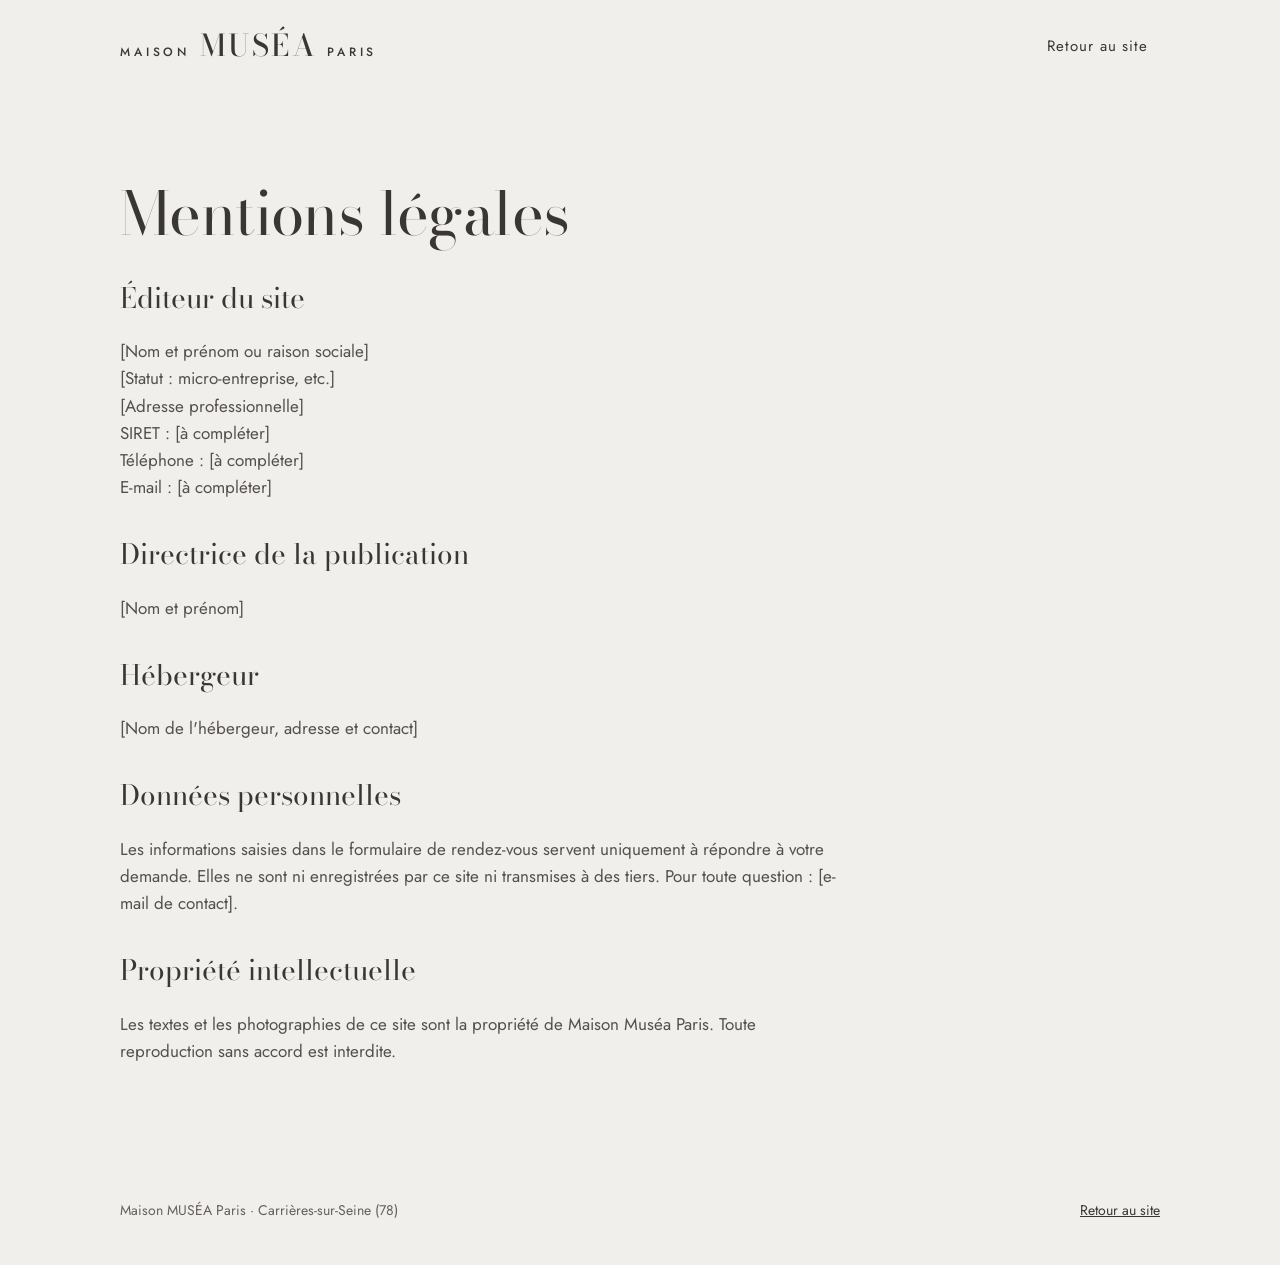
==== mentions-legales.html @ e908d1d1 "Ajoute le site Maison MUSÉA Paris Page d'accueil, mentions légales, styles, scripts et image.  Co-Au" ====
<!doctype html>
<html lang="fr">
<head>
<meta charset="utf-8">
<meta name="viewport" content="width=device-width, initial-scale=1">
<title>Mentions légales · Maison MUSÉA Paris</title>
<meta name="robots" content="noindex">
<link rel="stylesheet" href="https://fonts.googleapis.com/css2?family=Bodoni+Moda:ital,opsz,wght@0,6..96,400;0,6..96,500;1,6..96,400&family=Jost:wght@400;500&display=swap">
<link rel="stylesheet" href="css/style.css">
</head>
<body>
<header class="site-header wrap">
  <a class="wordmark" href="index.html" aria-label="Maison Muséa Paris, accueil">
    <span class="wordmark-small">Maison</span>
    <span class="wordmark-big">MUSÉA</span>
    <span class="wordmark-small">Paris</span>
  </a>
  <nav class="nav" aria-label="Navigation"><a href="index.html">Retour au site</a></nav>
</header>
<main class="wrap section">
  <div class="legal stack-m">
    <h1>Mentions légales</h1>
    <h2>Éditeur du site</h2>
    <p>[Nom et prénom ou raison sociale]<br>[Statut : micro-entreprise, etc.]<br>[Adresse professionnelle]<br>SIRET : [à compléter]<br>Téléphone : [à compléter]<br>E-mail : [à compléter]</p>
    <h2>Directrice de la publication</h2>
    <p>[Nom et prénom]</p>
    <h2>Hébergeur</h2>
    <p>[Nom de l'hébergeur, adresse et contact]</p>
    <h2>Données personnelles</h2>
    <p>Les informations saisies dans le formulaire de rendez-vous servent uniquement à répondre à votre demande. Elles ne sont ni enregistrées par ce site ni transmises à des tiers. Pour toute question : [e-mail de contact].</p>
    <h2>Propriété intellectuelle</h2>
    <p>Les textes et les photographies de ce site sont la propriété de Maison Muséa Paris. Toute reproduction sans accord est interdite.</p>
  </div>
</main>
<footer class="wrap site-footer">
  <p>Maison MUSÉA Paris · Carrières-sur-Seine (78)</p>
  <p><a href="index.html">Retour au site</a></p>
</footer>
</body>
</html>
---- css/style.css ----
/* Maison MUSÉA Paris — feuille de style
   Pour changer les couleurs du site, modifier uniquement le bloc :root ci-dessous. */

:root {
  --ground: #F1EFEB;   /* fond principal, gris clair chaud */
  --panel: #F8F6F3;    /* fond des bandes claires */
  --ink: #3A3634;      /* texte, anthracite */
  --body: #55504C;     /* texte secondaire */
  --muted: #66605B;    /* légendes */
  --line: #DAD5CE;     /* filets */
  --line-strong: #C9C2B9;
  --blank: #E6E1DA;    /* emplacements photo */
  --rose: #E8CFC8;     /* nude rosé */
  --accent: #7E524C;   /* boutons et prix */
  --gold: #B8893B;     /* contour de focus */
  --dark-soft: #D9D3CC;
  --dark-line: #5A5552;
  --dark-field: #47423F;
  --dark-border: #8A837D;

  --display: 'Bodoni Moda', 'Didot', 'Bodoni MT', Georgia, serif;
  --text: 'Jost', 'Century Gothic', 'Trebuchet MS', sans-serif;
}

* { box-sizing: border-box; }
html { scroll-behavior: smooth; }
body {
  margin: 0;
  background: var(--ground);
  color: var(--ink);
  font-family: var(--text);
  font-size: 17px;
  line-height: 1.6;
}
img { max-width: 100%; height: auto; display: block; }
a { color: var(--ink); }
a:hover { color: var(--accent); }
:focus-visible { outline: 2px solid var(--gold); outline-offset: 3px; }
[hidden] { display: none !important; }

h1, h2, h3, p, ul, dl, dd, figure, blockquote { margin: 0; }
ul { padding: 0; list-style: none; }
h1, h2 { font-family: var(--display); font-weight: 400; text-wrap: balance; }
h1 em, h2 em { font-style: italic; }
h1 { font-size: clamp(46px, 7.4vw, 104px); line-height: 0.98; letter-spacing: -0.01em; }
h2 { font-size: clamp(34px, 4.6vw, 58px); line-height: 1.05; }
.h2-small { font-size: clamp(30px, 3.8vw, 46px); line-height: 1.1; }
.h2-big { font-size: clamp(38px, 5.4vw, 72px); line-height: 1.02; }
h3 { font-family: var(--display); font-weight: 500; font-size: 24px; line-height: 1.2; }

.skip { position: absolute; left: -9999px; }
.skip:focus { left: 16px; top: 16px; background: var(--ink); color: var(--ground); padding: 10px 16px; z-index: 10; }

/* Mise en page */
.wrap { max-width: 1160px; margin-inline: auto; padding-inline: clamp(20px, 5vw, 60px); }
.section { padding-block: clamp(48px, 7vw, 92px); }
.section-bottom { padding-bottom: clamp(48px, 7vw, 92px); }
.section-big { padding-block: clamp(52px, 7vw, 100px); }
.band { background: var(--panel); border-block: 1px solid var(--line); }
.stack-s, .stack-m, .stack-l, .stack-xl { display: flex; flex-direction: column; }
.stack-s { gap: 18px; } .stack-m { gap: 26px; } .stack-l { gap: 32px; } .stack-xl { gap: 48px; }
.split { display: flex; flex-wrap: wrap; gap: 36px 72px; }
.split-side { flex: 1 1 280px; min-width: 0; }
.split-main { flex: 999 1 480px; min-width: 0; }
.section-head { display: flex; flex-wrap: wrap; align-items: flex-end; justify-content: space-between; gap: 16px 40px; }
.measure { max-width: 34em; }
.measure-s { max-width: 28em; }
.muted { color: var(--body); }
.eyebrow, .label {
  font-family: var(--text); font-size: 13px; font-weight: 500;
  letter-spacing: 0.28em; text-transform: uppercase; color: var(--accent); line-height: 1.6;
}

/* Boutons */
.btn {
  display: inline-flex; align-items: center; justify-content: center;
  min-height: 52px; padding: 0 30px; border-radius: 999px; border: 1px solid transparent;
  font: 500 17px var(--text); letter-spacing: 0.04em; text-decoration: none; cursor: pointer;
}
.btn-small { min-height: 46px; padding: 0 22px; font-size: 15px; }
.btn-accent { background: var(--accent); color: #fff; }
.btn-accent:hover { background: var(--ink); color: #fff; }
.btn-outline { border-color: var(--ink); color: var(--ink); }
.btn-outline:hover { background: var(--ink); color: var(--ground); }
.btn-light { background: var(--ground); color: var(--ink); align-self: flex-start; }
.btn-light:hover { background: var(--rose); }
.btn-ghost { border-color: var(--dark-border); color: var(--ground); background: transparent; }

/* En-tête */
.site-header { display: flex; flex-wrap: wrap; align-items: center; justify-content: space-between; gap: 12px 32px; padding-block: 22px; }
.wordmark { display: flex; align-items: baseline; gap: 10px; text-decoration: none; color: var(--ink); padding: 8px 0; }
.wordmark-small { font-size: 12px; letter-spacing: 0.32em; text-transform: uppercase; font-weight: 500; }
.wordmark-big { font-family: var(--display); font-size: 30px; letter-spacing: 0.08em; font-weight: 500; line-height: 1; }
.wordmark-footer .wordmark-big { font-size: 22px; }
.nav { display: flex; flex-wrap: wrap; align-items: center; gap: 4px 6px; font-size: 15px; letter-spacing: 0.06em; }
.nav a:not(.btn) { text-decoration: none; padding: 12px; }

/* Accueil */
.hero { display: flex; flex-wrap: wrap; align-items: center; gap: 48px 56px; padding-top: clamp(28px, 5vw, 64px); padding-bottom: clamp(48px, 7vw, 96px); }
.hero-text { flex: 1 1 460px; min-width: 0; display: flex; flex-direction: column; gap: 26px; }
.hero-visual { flex: 1 1 360px; min-width: 0; }
.lead { max-width: 30em; font-size: 19px; line-height: 1.55; color: var(--body); }
.actions { display: flex; flex-wrap: wrap; gap: 14px; padding-top: 6px; }

/* Emplacements à remplacer par des photos */
.placeholder {
  display: flex; align-items: center; justify-content: center; text-align: center; padding: 24px;
  background: var(--blank); border: 1px solid var(--line-strong); color: var(--body);
  font-size: 13px; letter-spacing: 0.16em; text-transform: uppercase;
}

/* La maison */
.about { display: flex; flex-wrap: wrap; align-items: stretch; gap: 36px 64px; }
.about-photo { flex: 0 1 300px; min-height: 340px; }
.studio-photo { flex: 1 1 320px; min-height: 300px; }
.about-text { flex: 1 1 420px; min-width: 0; display: flex; flex-direction: column; justify-content: center; gap: 20px; }
.quote { font-family: var(--display); font-style: italic; font-size: 24px; line-height: 1.35; }
.qualities { display: flex; flex-wrap: wrap; gap: 28px 36px; }
.quality { flex: 1 1 220px; min-width: 0; display: flex; flex-direction: column; gap: 8px; padding-top: 18px; border-top: 1px solid var(--ink); }
.two-cols { display: flex; flex-wrap: wrap; gap: 24px 36px; }
.two-cols > div { flex: 1 1 200px; min-width: 0; }

/* Filtres et pastilles */
.pills { display: flex; flex-wrap: wrap; gap: 10px; }
.pill {
  min-height: 46px; padding: 0 22px; border: 1px solid var(--ink); border-radius: 999px;
  background: transparent; color: var(--ink); font: 16px var(--text); letter-spacing: 0.04em; cursor: pointer;
}
.pill:hover { background: var(--rose); }
.pill[aria-pressed="true"] { background: var(--ink); color: var(--ground); }

/* Galerie */
.gallery { display: grid; grid-template-columns: repeat(auto-fill, minmax(220px, 1fr)); gap: 20px; }
.gallery figure { display: flex; flex-direction: column; gap: 10px; min-width: 0; }
.gallery .shot, .gallery img { aspect-ratio: 4 / 5; width: 100%; object-fit: cover; }
.gallery .shot { border-color: var(--line); color: var(--ink); }
.gallery figcaption { display: flex; flex-wrap: wrap; justify-content: space-between; gap: 2px 12px; font-size: 15px; }
.gallery figcaption span:first-child { font-family: var(--display); font-size: 19px; }
.gallery figcaption span:last-child { color: var(--muted); letter-spacing: 0.08em; }
.tone-1 { background: #EFDDD7; } .tone-2 { background: #F5EFEA; } .tone-3 { background: #E3C4C2; } .tone-4 { background: #E9DFC9; }
.tone-5 { background: #F0E2DA; } .tone-6 { background: #E7E3DC; } .tone-7 { background: #D9BFC0; } .tone-8 { background: #E4E0D2; }

/* Trouvez votre forme */
.shape-finder { display: flex; flex-wrap: wrap; align-items: center; gap: 40px 72px; }
.shape-text { flex: 1 1 420px; min-width: 0; }
.shape-result { display: flex; flex-direction: column; gap: 10px; padding-top: 20px; border-top: 1px solid var(--ink); }
.shape-result h3 { font-size: 30px; }
.shape-stage { flex: 0 1 340px; min-width: 0; height: 380px; background: var(--ground); border: 1px solid var(--line); display: flex; align-items: center; justify-content: center; }
.nail { width: 124px; height: 260px; background: var(--rose); transition: border-radius 0.25s ease; }

/* Tarifs */
.price-list li { display: flex; flex-wrap: wrap; align-items: baseline; gap: 4px 20px; padding: 20px 0; border-top: 1px solid var(--line); }
.price-list li:first-child { border-top-color: var(--ink); }
.price-list li:last-child { border-bottom: 1px solid var(--ink); }
.price-name { flex: 1 1 240px; min-width: 0; font-family: var(--display); font-size: 24px; line-height: 1.2; }
.price-time { color: var(--muted); font-size: 15px; letter-spacing: 0.06em; }
.price { min-width: 76px; text-align: right; font-weight: 500; color: var(--accent); font-variant-numeric: tabular-nums; }

/* Attentions */
.perks { display: flex; flex-wrap: wrap; gap: 20px; }
.perk { flex: 1 1 260px; min-width: 0; padding: 28px; display: flex; flex-direction: column; gap: 8px; }
.perk h3 { font-size: 26px; }
.perk-rose { background: var(--rose); }
.perk-light { background: var(--panel); border: 1px solid var(--line); }
.perk-dark { background: var(--ink); color: var(--ground); }
.perk-dark p { color: var(--dark-soft); }

/* Secteur */
.chips { display: flex; flex-wrap: wrap; gap: 10px; margin-top: 12px; }
.chips li { padding: 8px 20px; border: 1px solid var(--ink); border-radius: 999px; }
.chips .chip-main { background: var(--ink); color: var(--ground); }

/* Avis */
.reviews { display: flex; flex-wrap: wrap; gap: 24px; }
.review { flex: 1 1 300px; min-width: 0; padding: 32px; background: var(--panel); border: 1px solid var(--line); display: flex; flex-direction: column; gap: 16px; }
.review blockquote { font-family: var(--display); font-style: italic; font-size: 22px; line-height: 1.35; }
.review figcaption { font-size: 13px; letter-spacing: 0.2em; text-transform: uppercase; color: var(--muted); }

/* Questions */
.faq details { padding: 18px 0; border-top: 1px solid var(--line); }
.faq details:first-child { border-top-color: var(--ink); }
.faq details:last-child { border-bottom: 1px solid var(--ink); }
.faq summary { font-family: var(--display); font-size: 23px; line-height: 1.25; padding: 6px 0; cursor: pointer; }
.faq p { margin-top: 10px; max-width: 38em; color: var(--body); }

/* Réserver */
.dark { background: var(--ink); color: var(--ground); }
.soft { color: var(--dark-soft); }
.contact > div { display: flex; flex-wrap: wrap; gap: 4px 20px; padding: 16px 0; border-top: 1px solid var(--dark-line); }
.contact > div:last-child { border-bottom: 1px solid var(--dark-line); }
.contact dt { flex: 0 0 150px; font-size: 13px; letter-spacing: 0.22em; text-transform: uppercase; color: var(--dark-soft); padding-top: 4px; }
.contact dd { font-size: 20px; font-variant-numeric: tabular-nums; }
.form { display: flex; flex-direction: column; gap: 18px; }
.form-row { display: flex; flex-wrap: wrap; gap: 18px; }
.form-row .field { flex: 1 1 180px; }
.field { display: flex; flex-direction: column; gap: 6px; min-width: 0; }
.field label { font-size: 13px; letter-spacing: 0.2em; text-transform: uppercase; color: var(--dark-soft); }
.field input, .field select, .field textarea {
  width: 100%; min-height: 50px; padding: 0 14px; background: var(--dark-field); color: var(--ground);
  border: 1px solid var(--dark-border); border-radius: 4px; font: 17px var(--text);
}
.field textarea { padding: 12px 14px; line-height: 1.5; resize: vertical; }
.form-error { color: #F3C4BC; }
.form-result { display: flex; flex-direction: column; align-items: flex-start; gap: 12px; padding: 20px; border: 1px solid var(--dark-border); border-radius: 4px; }
.form-result pre { margin: 0; white-space: pre-wrap; font: 16px/1.5 var(--text); color: var(--dark-soft); }

/* Pied de page */
.site-footer { display: flex; flex-wrap: wrap; align-items: baseline; justify-content: space-between; gap: 10px 32px; padding-block: 32px; font-size: 14px; color: var(--muted); }
.site-footer a { display: inline-block; padding: 12px 0; }

/* Bouton « Réserver » fixe sur téléphone */
.cta-bar { display: none; }
@media (max-width: 640px) {
  .nav a:not(.btn) { padding: 10px 8px; }
  .nav .btn { display: none; }
  .cta-bar {
    display: flex; align-items: center; justify-content: center; position: fixed; left: 0; right: 0; bottom: 0; z-index: 5;
    min-height: 56px; padding-bottom: env(safe-area-inset-bottom, 0px);
    background: var(--accent); color: #fff; font-weight: 500; letter-spacing: 0.04em; text-decoration: none;
  }
  .cta-bar:hover { color: #fff; }
  body { padding-bottom: 56px; }
  .shape-stage { flex-basis: 100%; height: 320px; }
  .about-photo { flex-basis: 100%; min-height: 260px; }
}

/* Page mentions légales */
.legal { max-width: 720px; }
.legal h1 { font-size: clamp(38px, 5vw, 60px); line-height: 1.05; }
.legal h2 { font-size: 28px; margin-top: 12px; }
.legal p { color: var(--body); }

@media (prefers-reduced-motion: reduce) {
  html { scroll-behavior: auto; }
  .nail { transition: none; }
}
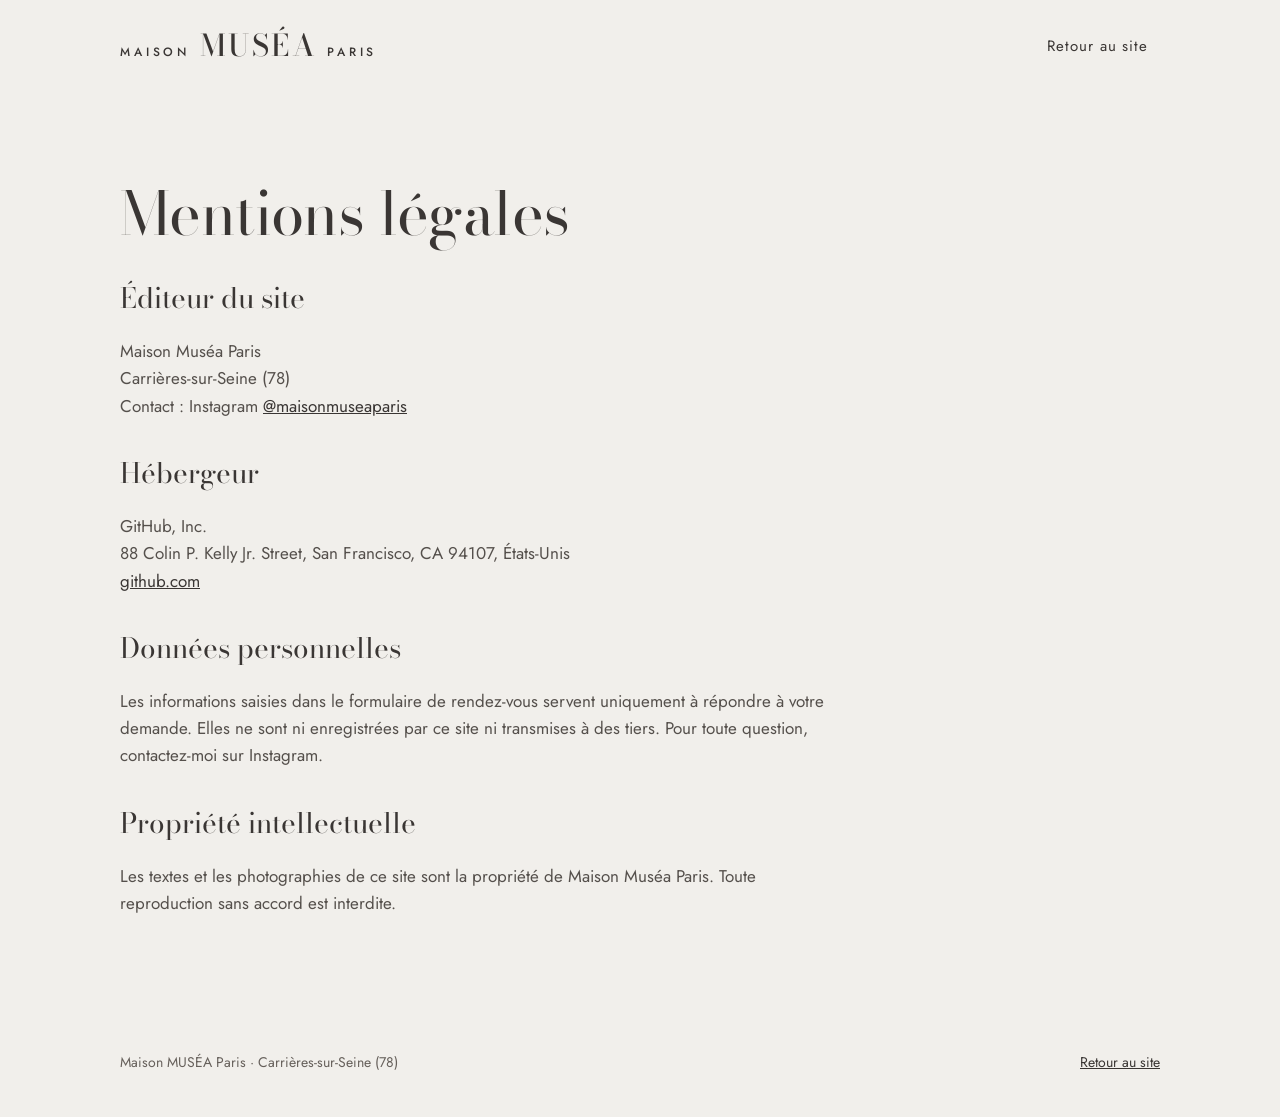
==== commit c65929d5: "Simplifie les mentions légales en attendant le statut Co-Authored-By: Claude Opus 5.5 <noreply@anthr" ====
--- a/mentions-legales.html
+++ b/mentions-legales.html
@@ -21,13 +21,11 @@
   <div class="legal stack-m">
     <h1>Mentions légales</h1>
     <h2>Éditeur du site</h2>
-    <p>[Nom et prénom ou raison sociale]<br>[Statut : micro-entreprise, etc.]<br>[Adresse professionnelle]<br>SIRET : [à compléter]<br>Téléphone : [à compléter]<br>E-mail : [à compléter]</p>
-    <h2>Directrice de la publication</h2>
-    <p>[Nom et prénom]</p>
+    <p>Maison Muséa Paris<br>Carrières-sur-Seine (78)<br>Contact : Instagram <a href="https://www.instagram.com/maisonmuseaparis/" target="_blank" rel="noopener">@maisonmuseaparis</a></p>
     <h2>Hébergeur</h2>
-    <p>[Nom de l'hébergeur, adresse et contact]</p>
+    <p>GitHub, Inc.<br>88 Colin P. Kelly Jr. Street, San Francisco, CA 94107, États-Unis<br><a href="https://github.com" target="_blank" rel="noopener">github.com</a></p>
     <h2>Données personnelles</h2>
-    <p>Les informations saisies dans le formulaire de rendez-vous servent uniquement à répondre à votre demande. Elles ne sont ni enregistrées par ce site ni transmises à des tiers. Pour toute question : [e-mail de contact].</p>
+    <p>Les informations saisies dans le formulaire de rendez-vous servent uniquement à répondre à votre demande. Elles ne sont ni enregistrées par ce site ni transmises à des tiers. Pour toute question, contactez-moi sur Instagram.</p>
     <h2>Propriété intellectuelle</h2>
     <p>Les textes et les photographies de ce site sont la propriété de Maison Muséa Paris. Toute reproduction sans accord est interdite.</p>
   </div>
--- a/css/style.css
+++ b/css/style.css
@@ -120,6 +120,9 @@
 .two-cols { display: flex; flex-wrap: wrap; gap: 24px 36px; }
 .two-cols > div { flex: 1 1 200px; min-width: 0; }
 
+img.about-photo { width: 300px; height: auto; min-height: 0; aspect-ratio: 4 / 5; object-fit: cover; align-self: flex-start; }
+@media (max-width: 640px) { img.about-photo { width: 100%; max-width: 360px; } }
+
 /* Filtres et pastilles */
 .pills { display: flex; flex-wrap: wrap; gap: 10px; }
 .pill {
@@ -156,6 +159,10 @@
 .price-time { color: var(--muted); font-size: 15px; letter-spacing: 0.06em; }
 .price { min-width: 76px; text-align: right; font-weight: 500; color: var(--accent); font-variant-numeric: tabular-nums; }
 
+.price-group .label { margin-bottom: 10px; }
+.price-name small { display: block; font-family: var(--text); font-size: 14px; color: var(--muted); letter-spacing: 0.02em; margin-top: 2px; }
+.price { white-space: nowrap; }
+
 /* Attentions */
 .perks { display: flex; flex-wrap: wrap; gap: 20px; }
 .perk { flex: 1 1 260px; min-width: 0; padding: 28px; display: flex; flex-direction: column; gap: 8px; }
@@ -190,6 +197,8 @@
 .contact > div:last-child { border-bottom: 1px solid var(--dark-line); }
 .contact dt { flex: 0 0 150px; font-size: 13px; letter-spacing: 0.22em; text-transform: uppercase; color: var(--dark-soft); padding-top: 4px; }
 .contact dd { font-size: 20px; font-variant-numeric: tabular-nums; }
+.contact a { color: var(--ground); }
+.contact a:hover { color: var(--rose); }
 .form { display: flex; flex-direction: column; gap: 18px; }
 .form-row { display: flex; flex-wrap: wrap; gap: 18px; }
 .form-row .field { flex: 1 1 180px; }
